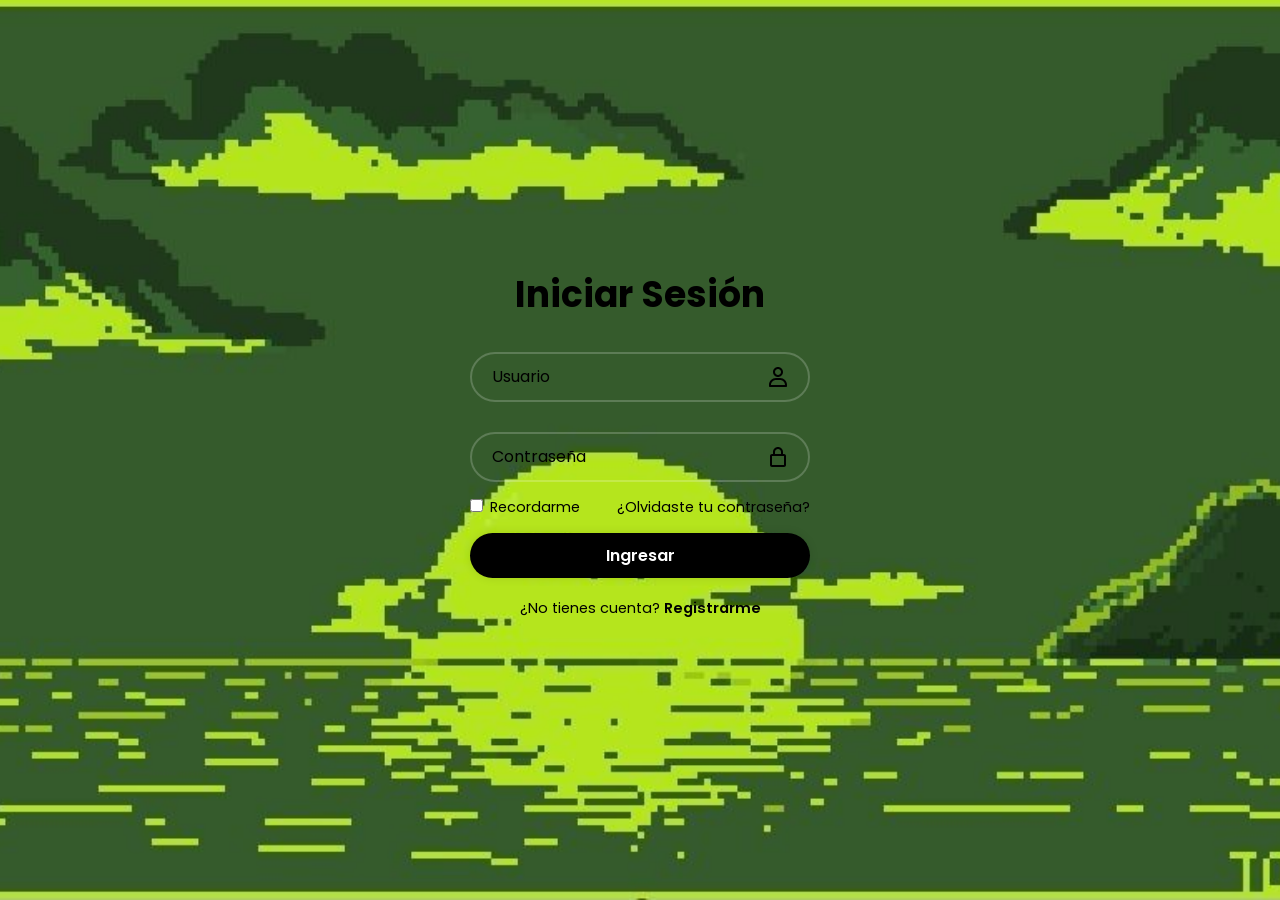
==== index.html @ 13c2ed68 "hice php" ====
<!DOCTYPE html>
<html lang="es">
<head>
    <meta charset="UTF-8">
    <meta name="viewport" content="width=device-width, initial-scale=1.0">
    <link rel="stylesheet" href="css/style.css">
    <title>Becool inicio de sesión</title>
</head>
<body>
    <div class="wrapper">
        <form id="form-login">
            <h1>Iniciar Sesión</h1>

            <div class="input-box">
                <input type="text" id="username" placeholder="Usuario" required>
                <svg xmlns="http://www.w3.org/2000/svg" width="24" height="24" fill="currentColor" viewBox="0 0 24 24">
                    <path d="M12 12c2.76 0 5-2.24 5-5s-2.24-5-5-5-5 2.24-5 5 2.24 5 5 5m0-8c1.65 0 3 1.35 3 3s-1.35 3-3 3-3-1.35-3-3 1.35-3 3-3M4 22h16c.55 0 1-.45 1-1v-1c0-3.86-3.14-7-7-7h-4c-3.86 0-7 3.14-7 7v1c0 .55.45 1 1 1m6-7h4c2.76 0 5 2.24 5 5H5c0-2.76 2.24-5 5-5"></path>
                </svg>
            </div>

            <div class="input-box">
                <input type="password" id="password" placeholder="Contraseña" required>
                <svg xmlns="http://www.w3.org/2000/svg" width="24" height="24" fill="currentColor" viewBox="0 0 24 24">
                    <path d="M6 22h12c1.1 0 2-.9 2-2v-9c0-1.1-.9-2-2-2h-1V7c0-2.76-2.24-5-5-5S7 4.24 7 7v2H6c-1.1 0-2 .9-2 2v9c0 1.1.9 2 2 2M9 7c0-1.65 1.35-3 3-3s3 1.35 3 3v2H9zm-3 4h12v9H6z"></path>
                </svg>
            </div>

            <div class="remember-forgot">
                <label><input type="checkbox"> Recordarme</label>
                <a href="#">¿Olvidaste tu contraseña?</a>
            </div>

            <button type="submit" class="btn">Ingresar</button>

            <div class="register-link">
                <p>¿No tienes cuenta? <a href="registro.html">Registrarme</a></p>
            </div>
        </form>
    </div>

    <script src="app.js"></script>
</body>
</html>
---- css/style.css ----
@import url('https://fonts.googleapis.com/css2?family=Poppins:wght@300;400;500;600;700;800;900&display=swap');

* {
    margin: 0;
    padding: 0;
    box-sizing: border-box;
    font-family: 'Poppins', sans-serif;
}

body {
    display: flex;
    justify-content: center;
    align-items: center;
    min-height: 100vh;
    background: url('imagenes/fondo.jpg') no-repeat;
    background-size: cover;
    background-position: center;

}

.wrapper {
    width: 420px;
    background: transparent;
    color: black;
    border: 10px;
    padding: 30px 40px;

}

.wrapper h1 {
    font-size: 36px;
    text-align: center;
}

.wrapper .input-box {
    position: relative;
    width: 100%;
    height: 50px;
    margin: 30px 0;
}

.input-box input {
    width: 100%;
    height: 100%;
    background: transparent;
    border: none;
    outline: none;
    border: 2px solid rgba(255, 255, 255, .2);
    border-radius: 40px;
    font-size: 16px;
    color: black;
    padding: 20px 45px 20px 20px;


}

.input-box input::placeholder {
    color: black;
}

.input-box svg {
    position: absolute;
    right: 20px;
    top: 50%;
    transform: translateY(-50%);
    font-size: 20px;
}

.wrapper .remember-forgot {
    display: flex;
    justify-content: space-between;
    font-size: 14.5px;
    margin:  -15px 0 15px;

}

.remember-forgot label input {
    accent-color: black;
    margin-right: 3px;

}

.remember-forgot a {
    color: black;
    text-decoration: none;
}

 
 .remember-forgot a:hover {
   text-decoration: underline;
}
.wrapper .btn {
    width: 100%;
    height: 45px;
    background: black;
    border: none;
    outline: none;
    border-radius: 40px;
    box-shadow: 0 0 10px rgba(0, 0, 0, .1);
    cursor: pointer;
    font-size: 16px;
    color: #fff;
    font-weight: 600;
    }


    .wrapper .register-link {
        font-size: 14.5px;
        text-align: center;
        margin-top: 20px;
        margin: 20px 0 15px;
    }


    .register-link p a {
        color: black;
        text-decoration: none;
        font-weight:  600;
    }

    .register-link p a:hover {
        text-decoration: underline;

    }
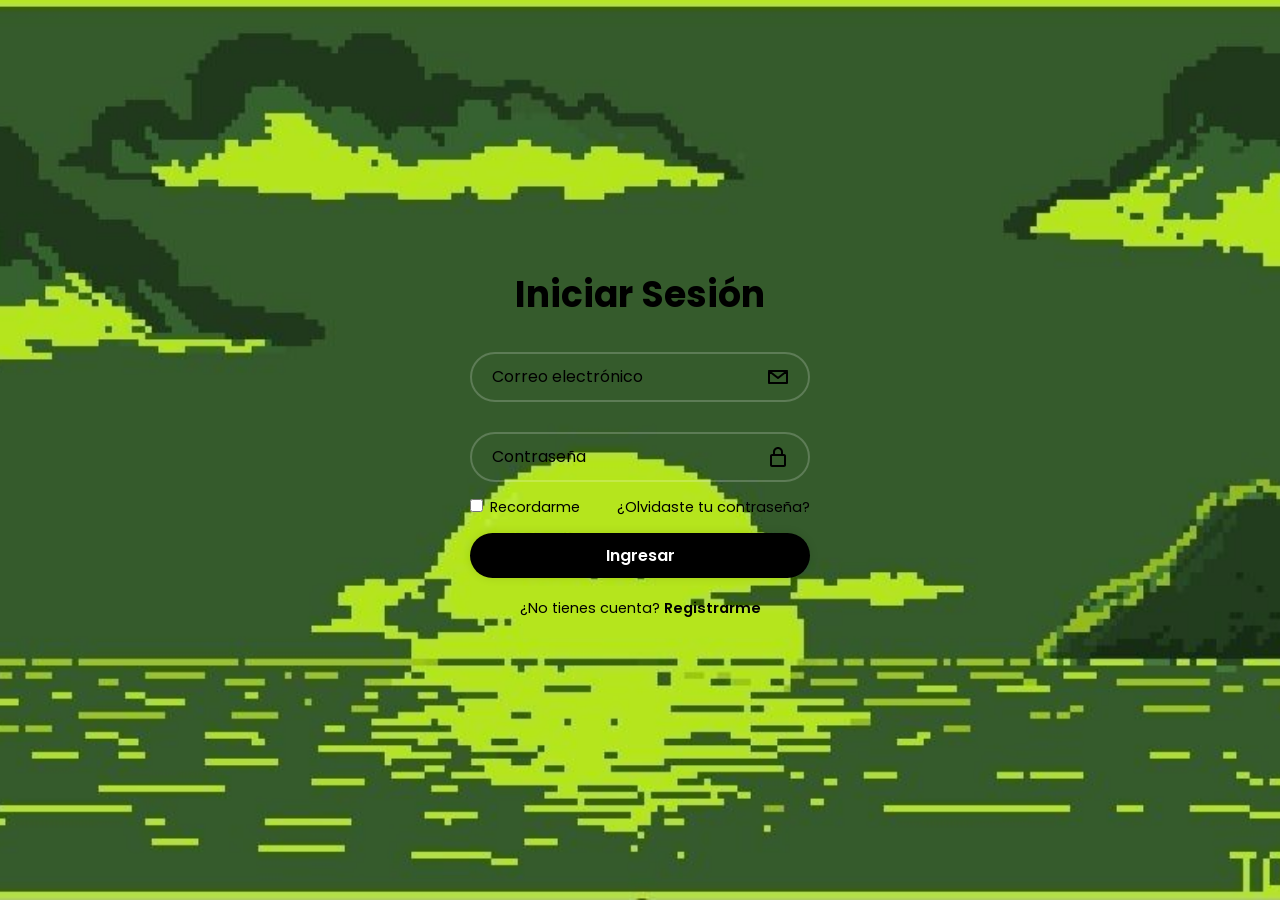
==== commit f1acec98: "Agrega recuperación de contraseña por correo con PHPMailer" ====
--- a/index.html
+++ b/index.html
@@ -11,12 +11,12 @@
         <form id="form-login">
             <h1>Iniciar Sesión</h1>
 
-            <div class="input-box">
-                <input type="text" id="username" placeholder="Usuario" required>
-                <svg xmlns="http://www.w3.org/2000/svg" width="24" height="24" fill="currentColor" viewBox="0 0 24 24">
-                    <path d="M12 12c2.76 0 5-2.24 5-5s-2.24-5-5-5-5 2.24-5 5 2.24 5 5 5m0-8c1.65 0 3 1.35 3 3s-1.35 3-3 3-3-1.35-3-3 1.35-3 3-3M4 22h16c.55 0 1-.45 1-1v-1c0-3.86-3.14-7-7-7h-4c-3.86 0-7 3.14-7 7v1c0 .55.45 1 1 1m6-7h4c2.76 0 5 2.24 5 5H5c0-2.76 2.24-5 5-5"></path>
-                </svg>
-            </div>
+           <div class="input-box">
+    <input type="email" id="email" placeholder="Correo electrónico" required>
+    <svg xmlns="http://www.w3.org/2000/svg" width="24" height="24" viewBox="0 0 24 24">
+        <path d="M3 6h18v12H3z M3 6l9 7 9-7" fill="none" stroke="currentColor" stroke-width="2" stroke-linejoin="round" stroke-linecap="round"></path>
+    </svg>
+</div>
 
             <div class="input-box">
                 <input type="password" id="password" placeholder="Contraseña" required>
@@ -27,7 +27,7 @@
 
             <div class="remember-forgot">
                 <label><input type="checkbox"> Recordarme</label>
-                <a href="#">¿Olvidaste tu contraseña?</a>
+                <a href="olvide.html">¿Olvidaste tu contraseña?</a>
             </div>
 
             <button type="submit" class="btn">Ingresar</button>
@@ -37,6 +37,7 @@
             </div>
         </form>
     </div>
+    
 
     <script src="app.js"></script>
 </body>
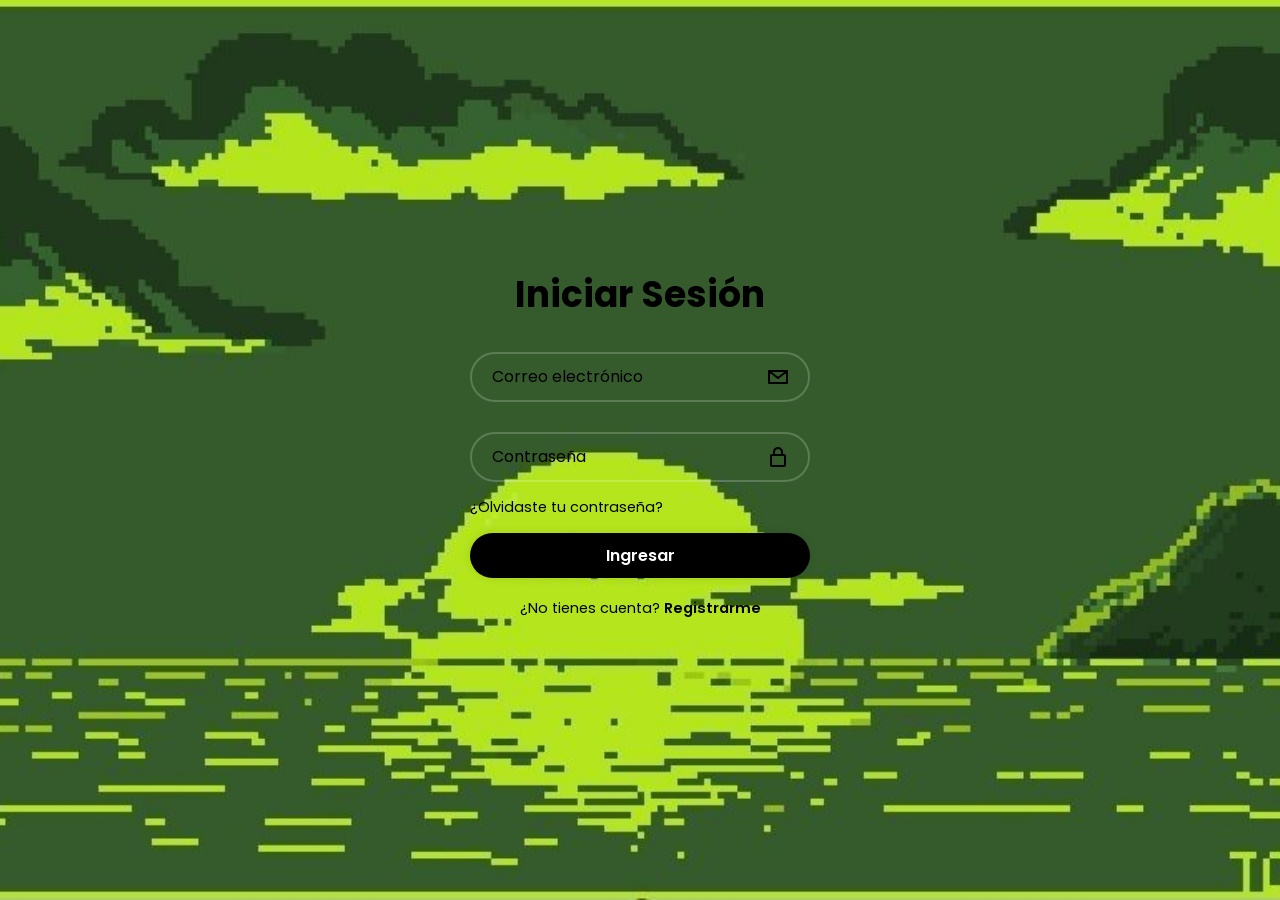
==== commit e7cbf0c7: "Conectividad php en jv" ====
--- a/index.html
+++ b/index.html
@@ -26,7 +26,6 @@
             </div>
 
             <div class="remember-forgot">
-                <label><input type="checkbox"> Recordarme</label>
                 <a href="olvide.html">¿Olvidaste tu contraseña?</a>
             </div>
 
--- a/css/style.css
+++ b/css/style.css
@@ -121,4 +121,6 @@
     .register-link p a:hover {
         text-decoration: underline;
 
-    }+    }
+
+    .wrapper
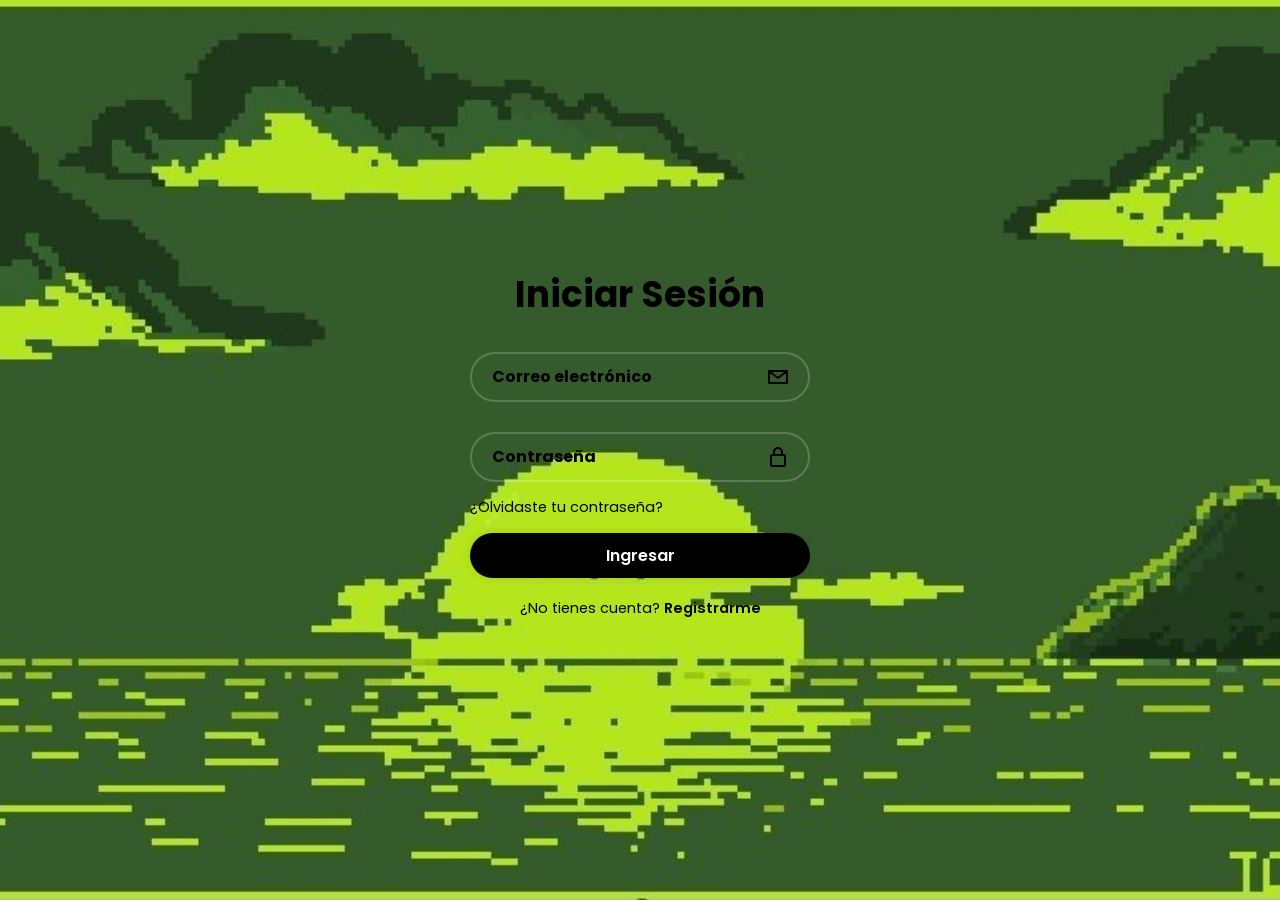
==== commit 77aa23a5: "commit" ====
--- a/index.html
+++ b/index.html
@@ -4,6 +4,7 @@
     <meta charset="UTF-8">
     <meta name="viewport" content="width=device-width, initial-scale=1.0">
     <link rel="stylesheet" href="css/style.css">
+     <script src="app.js" defer></script>
     <title>Becool inicio de sesión</title>
 </head>
 <body>
@@ -12,7 +13,7 @@
             <h1>Iniciar Sesión</h1>
 
            <div class="input-box">
-    <input type="email" id="email" placeholder="Correo electrónico" required>
+    <strong><input type="email" id="email" placeholder="Correo electrónico" required></strong>
     <svg xmlns="http://www.w3.org/2000/svg" width="24" height="24" viewBox="0 0 24 24">
         <path d="M3 6h18v12H3z M3 6l9 7 9-7" fill="none" stroke="currentColor" stroke-width="2" stroke-linejoin="round" stroke-linecap="round"></path>
     </svg>
@@ -36,8 +37,5 @@
             </div>
         </form>
     </div>
-    
-
-    <script src="app.js"></script>
 </body>
 </html>
--- a/css/style.css
+++ b/css/style.css
@@ -38,7 +38,7 @@
     height: 50px;
     margin: 30px 0;
 }
-
+/* Letra de escribir */
 .input-box input {
     width: 100%;
     height: 100%;
@@ -53,9 +53,11 @@
 
 
 }
-
+/* Letra de indicacion de que lugar va cada cosa */
 .input-box input::placeholder {
     color: black;
+    font-size: medium;
+    font-weight: 700;
 }
 
 .input-box svg {
@@ -79,7 +81,7 @@
     margin-right: 3px;
 
 }
-
+/* Letra de olvidaste la contraseña */
 .remember-forgot a {
     color: black;
     text-decoration: none;
@@ -121,6 +123,4 @@
     .register-link p a:hover {
         text-decoration: underline;
 
-    }
-
-    .wrapper+    }
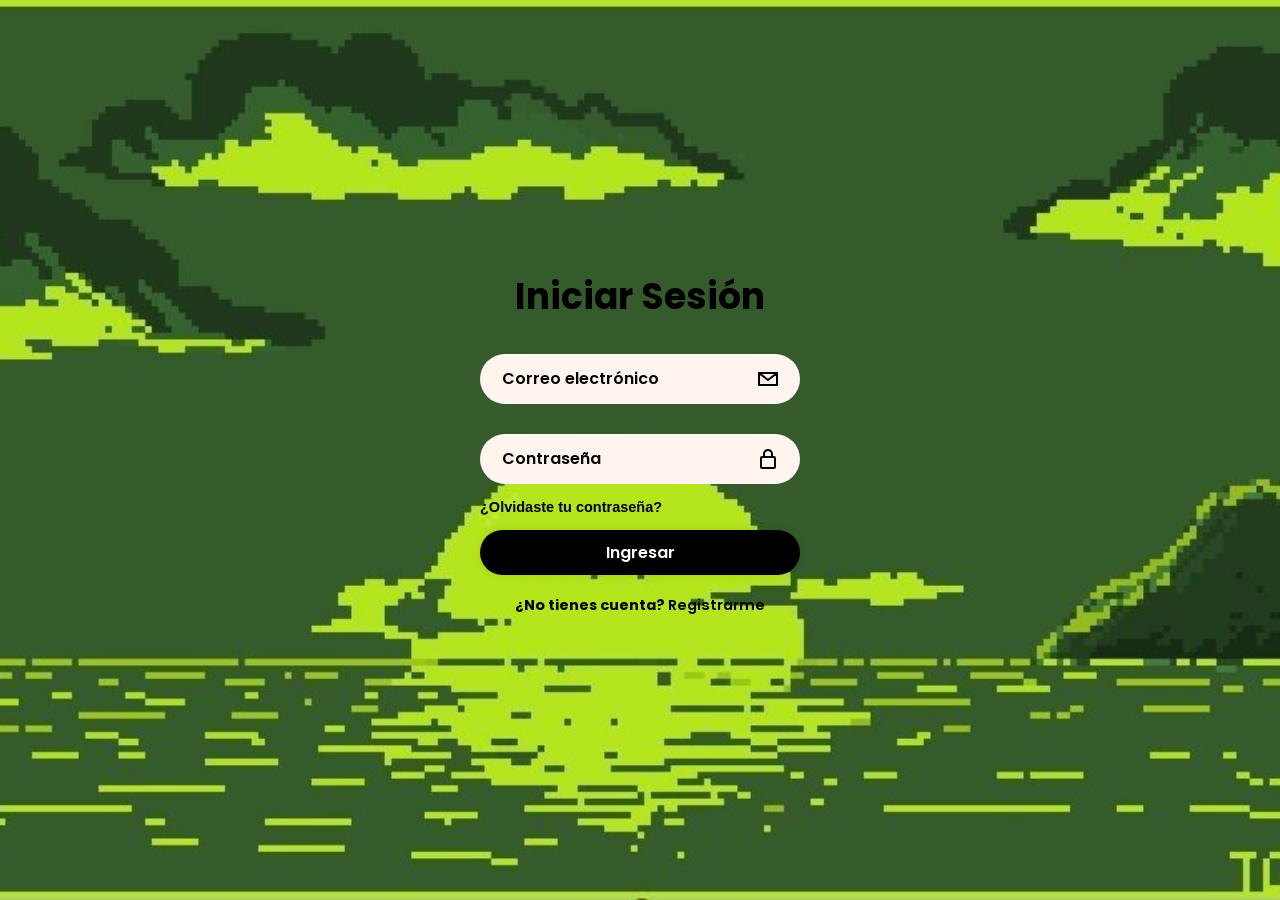
==== commit d31c986b: "commit" ====
--- a/index.html
+++ b/index.html
@@ -33,7 +33,7 @@
             <button type="submit" class="btn">Ingresar</button>
 
             <div class="register-link">
-                <p>¿No tienes cuenta? <a href="registro.html">Registrarme</a></p>
+                <strong><p>¿No tienes cuenta? <a href="registro.html">Registrarme</a></p></strong>
             </div>
         </form>
     </div>
--- a/css/style.css
+++ b/css/style.css
@@ -19,7 +19,7 @@
 }
 
 .wrapper {
-    width: 420px;
+    width: 400px;
     background: transparent;
     color: black;
     border: 10px;
@@ -38,26 +38,28 @@
     height: 50px;
     margin: 30px 0;
 }
+
+
 /* Letra de escribir */
 .input-box input {
     width: 100%;
     height: 100%;
-    background: transparent;
+    background: seashell;
     border: none;
     outline: none;
     border: 2px solid rgba(255, 255, 255, .2);
     border-radius: 40px;
     font-size: 16px;
+    font-weight: 1000;      /* nuevo: lo que escribes se ve más grueso */
     color: black;
     padding: 20px 45px 20px 20px;
+}
 
-
-}
 /* Letra de indicacion de que lugar va cada cosa */
 .input-box input::placeholder {
     color: black;
-    font-size: medium;
-    font-weight: 700;
+    font-weight: 550;   
+    opacity: 1;            
 }
 
 .input-box svg {
@@ -85,6 +87,8 @@
 .remember-forgot a {
     color: black;
     text-decoration: none;
+font-weight: 800;   
+    opacity: 1;   
 }
 
  
@@ -118,6 +122,7 @@
         color: black;
         text-decoration: none;
         font-weight:  600;
+        
     }
 
     .register-link p a:hover {
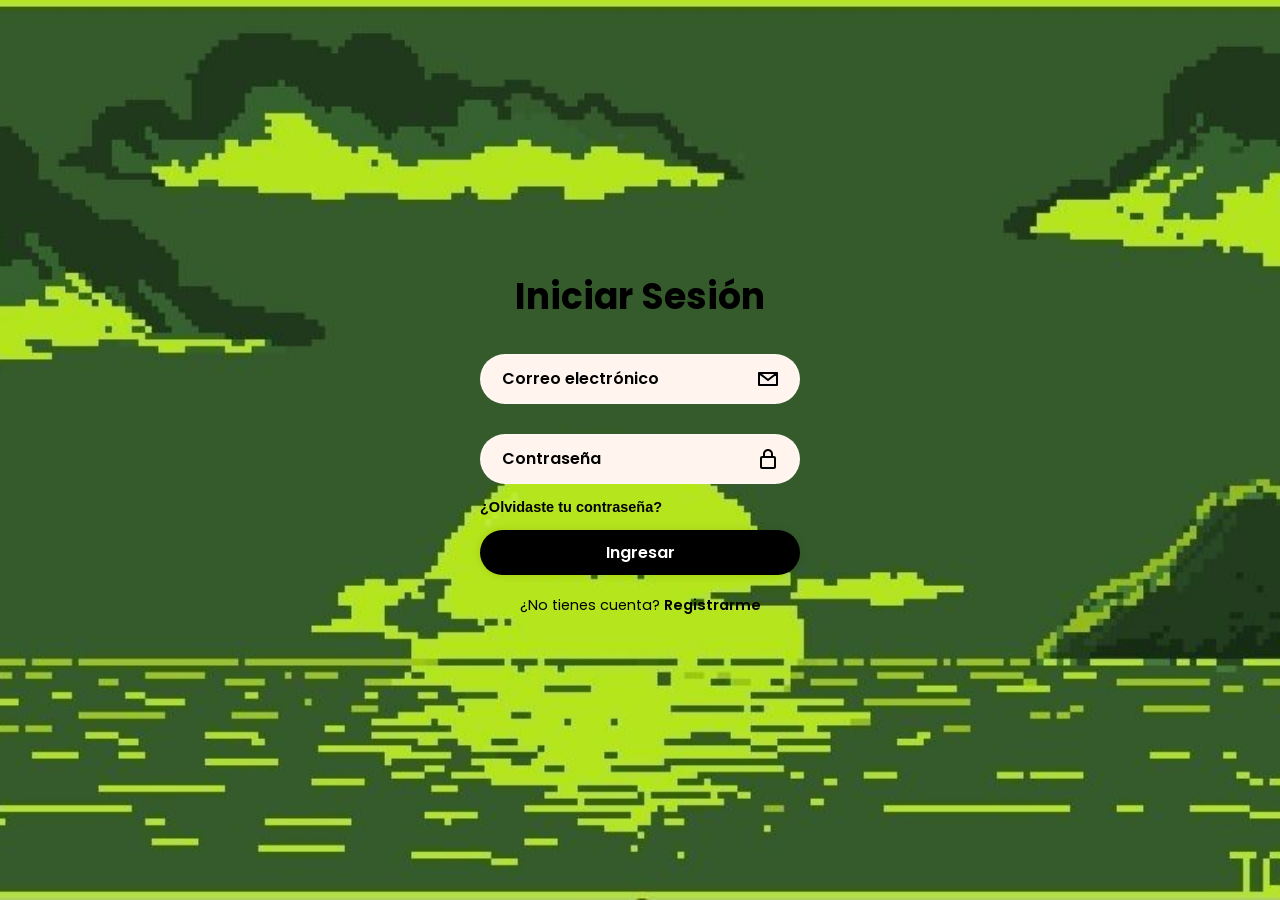
==== commit 7fbd3ba7: "commit" ====
--- a/index.html
+++ b/index.html
@@ -3,7 +3,7 @@
 <head>
     <meta charset="UTF-8">
     <meta name="viewport" content="width=device-width, initial-scale=1.0">
-    <link rel="stylesheet" href="css/style.css">
+   <link rel="stylesheet" href="css/style.css?v=2">
      <script src="app.js" defer></script>
     <title>Becool inicio de sesión</title>
 </head>
@@ -13,7 +13,7 @@
             <h1>Iniciar Sesión</h1>
 
            <div class="input-box">
-    <strong><input type="email" id="email" placeholder="Correo electrónico" required></strong>
+   <input type="email" id="email" placeholder="Correo electrónico" required>
     <svg xmlns="http://www.w3.org/2000/svg" width="24" height="24" viewBox="0 0 24 24">
         <path d="M3 6h18v12H3z M3 6l9 7 9-7" fill="none" stroke="currentColor" stroke-width="2" stroke-linejoin="round" stroke-linecap="round"></path>
     </svg>
@@ -33,7 +33,7 @@
             <button type="submit" class="btn">Ingresar</button>
 
             <div class="register-link">
-                <strong><p>¿No tienes cuenta? <a href="registro.html">Registrarme</a></p></strong>
+            <p>¿No tienes cuenta? <a href="registro.html">Registrarme</a></p>
             </div>
         </form>
     </div>
